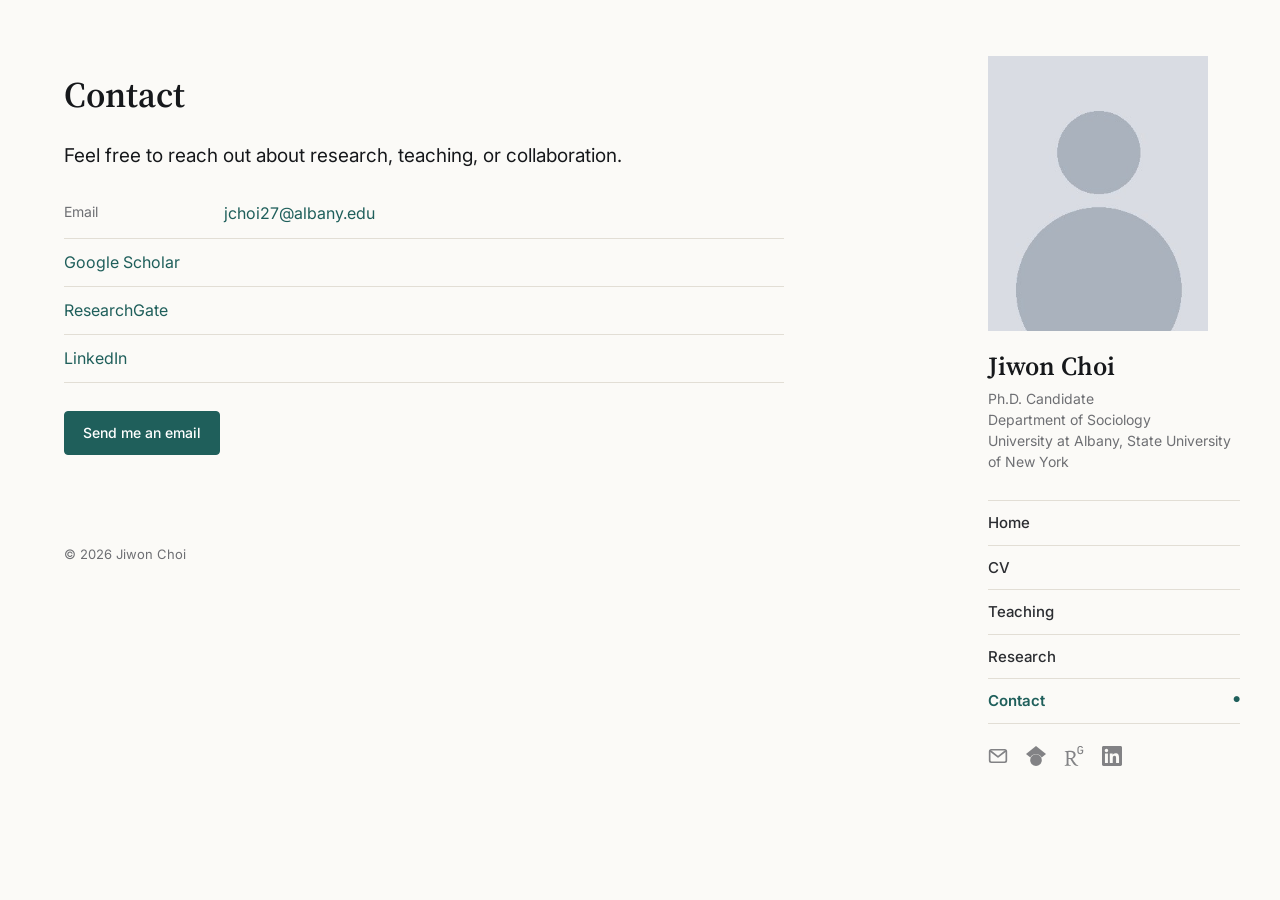
==== contact.html @ 6b1e37cb "Update contact.html" ====
<!DOCTYPE html>
<html lang="en">
<head>
  <meta charset="UTF-8">
  <meta name="viewport" content="width=device-width, initial-scale=1">
  <title>Contact | Jiwon Choi</title>
  <link rel="icon" href="images/favicon.svg" type="image/svg+xml">
  <link rel="stylesheet" href="style.css">
</head>
<body>
  <div class="layout">

    <!-- ===== 왼쪽 본문 ===== -->
    <main>
      <div class="content">
        <h1>Contact</h1>
        <p class="lead">Feel free to reach out about research, teaching, or collaboration.</p>

        <table>
          <tr><td>Email</td><td><a href="mailto:jchoi27@albany.edu">jchoi27@albany.edu</a></td></tr>
          <tr><td colspan="2" style="font-size:16px"><a href="https://scholar.google.com/citations?user=bQFxTnsAAAAJ&amp;hl=en">Google Scholar</a></td></tr>
          <tr><td colspan="2" style="font-size:16px"><a href="https://www.researchgate.net/profile/Jiwon-Choi-56">ResearchGate</a></td></tr>
          <tr><td colspan="2" style="font-size:16px"><a href="https://www.linkedin.com/in/jiwon-choi-sociology">LinkedIn</a></td></tr>
        </table>

        <p style="margin-top:28px"><a class="button solid" href="mailto:jchoi27@albany.edu">Send me an email</a></p>

        <footer>© 2026 Jiwon Choi</footer>
      </div>
    </main>

    <!-- ===== 오른쪽 사이드바 ===== -->
    <aside class="sidebar">
      <img class="side-photo" src="images/profile.jpg" alt="Profile photo">
      <a class="side-name" href="index.html">Jiwon Choi</a>
      <p class="side-role">Ph.D. Candidate<br>Department of Sociology<br>University at Albany, State University of New York</p>

      <ul class="nav">
        <li><a href="index.html">Home</a></li>
        <li><a href="cv.html">CV</a></li>
        <li><a href="teaching.html">Teaching</a></li>
        <li><a href="research.html">Research</a></li>
        <li><a href="contact.html" class="active">Contact</a></li>
      </ul>

      <div class="icons">
        <a href="mailto:jchoi27@albany.edu" title="Email"><img src="images/icons/email.svg" alt="Email"></a>
        <a href="https://scholar.google.com/citations?user=bQFxTnsAAAAJ&amp;hl=en" title="Google Scholar"><img src="images/icons/scholar.svg" alt="Google Scholar"></a>
        <a href="https://www.researchgate.net/profile/Jiwon-Choi-56" title="ResearchGate"><img src="images/icons/researchgate.svg" alt="ResearchGate"></a>
        <a href="https://www.linkedin.com/in/jiwon-choi-sociology" title="LinkedIn"><img src="images/icons/linkedin.svg" alt="LinkedIn"></a>
      </div>
    </aside>

  </div>
</body>
</html>
---- style.css ----
/* 글꼴 (Google Fonts): 제목은 세리프, 본문은 산세리프 */
@import url("https://fonts.googleapis.com/css2?family=Source+Serif+4:opsz,wght@8..60,500;8..60,600&family=Inter:wght@400;500;600&display=swap");

/* ===== 색상 설정 (여기 숫자만 바꿔도 분위기가 바뀝니다) ===== */
:root {
  --bg: #fbfaf7;          /* 본문 배경 */
  --text: #2b2d31;        /* 기본 글자 */
  --heading: #16181b;     /* 제목 글자 */
  --muted: #6e6f73;       /* 회색 글자 */
  --accent: #1f5f5b;      /* 강조색 (링크, 현재 메뉴 표시) */
  --line: #e2ded5;        /* 구분선 */
  --side-width: 300px;    /* 사이드바 너비 */
}

* { box-sizing: border-box; }

html, body { margin: 0; }
body {
  background: var(--bg);
  color: var(--text);
  font: 16px/1.7 "Inter", "Apple SD Gothic Neo", "Malgun Gothic", sans-serif;
}

a { color: var(--accent); text-decoration: none; }
a:hover { text-decoration: underline; }

h1, h2, h3 {
  font-family: "Source Serif 4", Georgia, serif;
  color: var(--heading);
  font-weight: 600;
  line-height: 1.25;
}
h1 { font-size: 36px; margin: 0 0 24px; }
h2 { font-size: 22px; margin: 44px 0 14px; padding-bottom: 6px; border-bottom: 1px solid var(--line); }
h3 { font-size: 18px; margin: 24px 0 6px; }

/* ===== 전체 배치: 왼쪽 본문 + 오른쪽 사이드바 ===== */
.layout {
  display: flex;
  min-height: 100vh;
}
main {
  flex: 1;
  min-width: 0;
  padding: 72px 64px 80px;
}
.content { max-width: 720px; }

/* ===== 오른쪽 사이드바 ===== */
.sidebar {
  width: var(--side-width);
  flex-shrink: 0;
  padding: 56px 40px 32px 8px;
  position: sticky;      /* 스크롤해도 사이드바는 그 자리에 */
  top: 0;
  height: 100vh;
  overflow-y: auto;
}
/* 네모난 프로필 사진: 세로:가로 비율은 aspect-ratio 로 조절 (1 / 1 이면 정사각형) */
.side-photo {
  display: block;
  width: 100%;
  max-width: 220px;
  aspect-ratio: 4 / 5;
  object-fit: cover;
  background: #e6e3dc;
}
.side-name {
  display: block;
  margin-top: 20px;
  font-family: "Source Serif 4", Georgia, serif;
  font-size: 26px;
  font-weight: 600;
  line-height: 1.2;
  color: var(--heading);
}
.side-name:hover { text-decoration: none; }
.side-role { margin: 6px 0 0; font-size: 14px; color: var(--muted); line-height: 1.5; }

/* 메뉴 목록 */
.nav {
  list-style: none;
  margin: 28px 0 0;
  padding: 0;
  border-top: 1px solid var(--line);
}
.nav a {
  display: block;
  padding: 9px 0;
  border-bottom: 1px solid var(--line);
  color: var(--text);
  font-size: 15px;
  font-weight: 500;
}
.nav a:hover { color: var(--accent); text-decoration: none; }
.nav a::after { content: "→"; float: right; opacity: 0; transition: opacity .15s; }
.nav a:hover::after { opacity: .5; }
.nav a.active { color: var(--accent); font-weight: 600; }
.nav a.active::after { content: "●"; font-size: 8px; line-height: 2.8; opacity: 1; }

/* 로고 링크 (Email, Google Scholar 등): 가로 한 줄 */
.icons {
  display: flex;
  gap: 18px;
  margin-top: 22px;
}
.icons a { display: block; line-height: 0; opacity: .75; transition: opacity .15s; }
.icons a:hover { opacity: 1; }
.icons img { width: 20px; height: 20px; }

/* ===== 본문 요소 ===== */
.lead { font-size: 19px; line-height: 1.6; color: var(--heading); }
.muted { color: var(--muted); }

.button {
  display: inline-block;
  padding: 9px 18px;
  margin: 0 8px 8px 0;
  border: 1px solid var(--accent);
  border-radius: 4px;
  color: var(--accent);
  font-size: 14px;
  font-weight: 500;
}
.button:hover { background: var(--accent); color: #fff; text-decoration: none; }
.button.solid { background: var(--accent); color: #fff; }
.button.solid:hover { opacity: .9; }

/* 날짜가 오른쪽에 붙는 목록 (CV, Teaching 등) */
.entry { display: flex; justify-content: space-between; gap: 16px; margin: 10px 0; }
.entry .when { color: var(--muted); white-space: nowrap; font-size: 14px; }
.item { margin-bottom: 22px; }
.item p { margin: 4px 0; }

/* CV PDF 미리보기 창 */
.pdf-frame {
  width: 100%;
  height: 82vh;
  margin-top: 16px;
  border: 1px solid var(--line);
  border-radius: 4px;
  background: #fff;
}

table { width: 100%; border-collapse: collapse; }
td { padding: 10px 0; border-bottom: 1px solid var(--line); vertical-align: top; }
td:first-child { width: 160px; color: var(--muted); font-size: 14px; }

footer { margin-top: 80px; color: var(--muted); font-size: 13px; }

/* ===== 태블릿/휴대폰: 사이드바가 위로 올라옵니다 ===== */
@media (max-width: 860px) {
  .layout { flex-direction: column-reverse; }   /* 사이드바를 본문 위로 */
  .sidebar {
    width: 100%;
    height: auto;
    position: static;
    padding: 32px 16px 24px;
    text-align: center;
    border-bottom: 1px solid var(--line);
  }
  .side-photo { width: 150px; margin: 0 auto; }
  .nav { display: flex; flex-wrap: wrap; justify-content: center; gap: 4px 18px; border: none; margin-top: 18px; }
  .nav a { border: none; padding: 4px 0; }
  .nav a::after, .nav a.active::after { content: none; }
  .nav a.active { border-bottom: 2px solid var(--accent); }
  .icons { justify-content: center; margin-top: 16px; }
  main { padding: 40px 16px 60px; }
  h1 { font-size: 30px; }
  .pdf-frame { height: 70vh; }
}
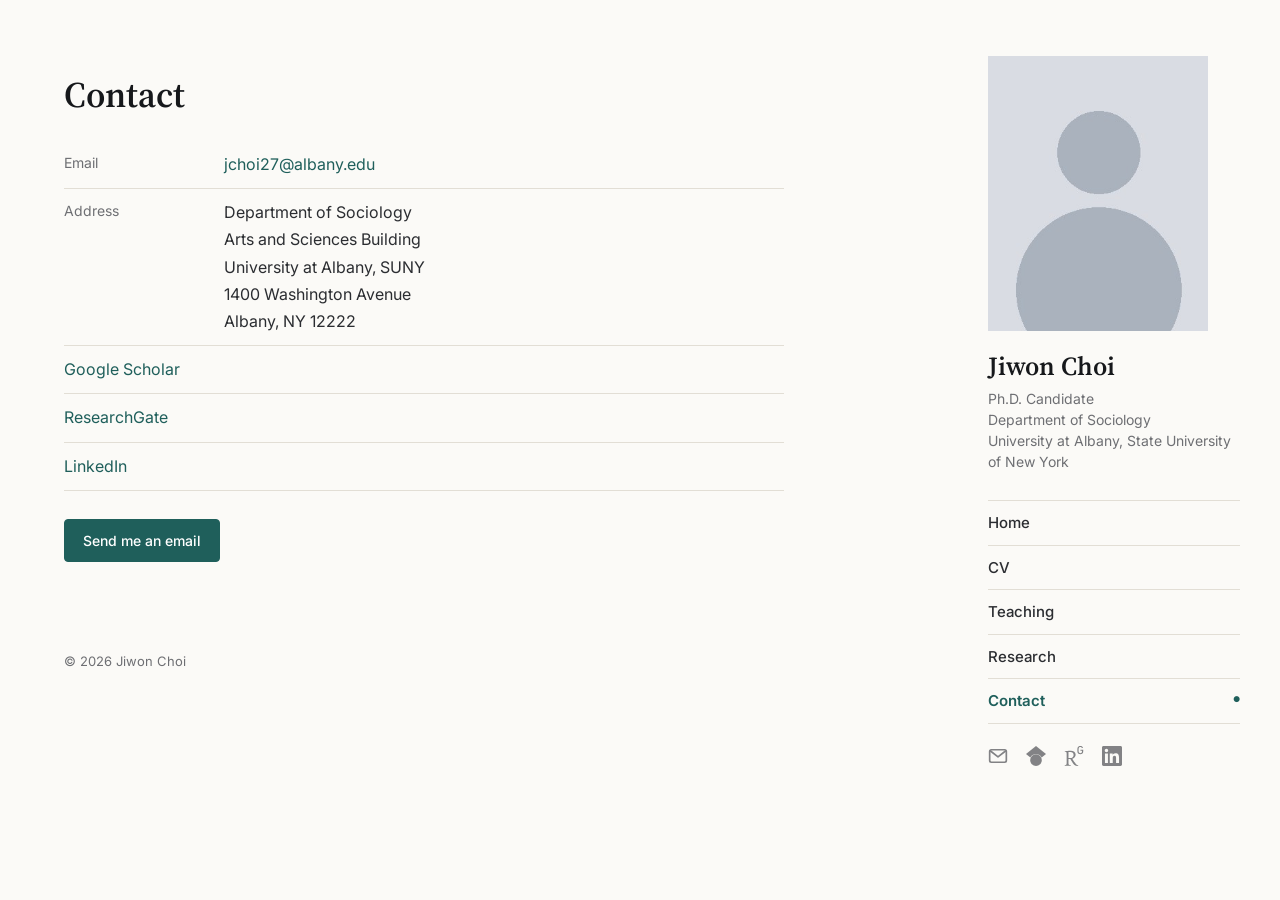
==== commit b4811eff: "Update contact.html" ====
--- a/contact.html
+++ b/contact.html
@@ -14,10 +14,10 @@
     <main>
       <div class="content">
         <h1>Contact</h1>
-        <p class="lead">Feel free to reach out about research, teaching, or collaboration.</p>
 
         <table>
           <tr><td>Email</td><td><a href="mailto:jchoi27@albany.edu">jchoi27@albany.edu</a></td></tr>
+          <tr><td>Address</td><td>Department of Sociology<br>Arts and Sciences Building<br>University at Albany, SUNY<br>1400 Washington Avenue<br>Albany, NY 12222</td></tr>
           <tr><td colspan="2" style="font-size:16px"><a href="https://scholar.google.com/citations?user=bQFxTnsAAAAJ&amp;hl=en">Google Scholar</a></td></tr>
           <tr><td colspan="2" style="font-size:16px"><a href="https://www.researchgate.net/profile/Jiwon-Choi-56">ResearchGate</a></td></tr>
           <tr><td colspan="2" style="font-size:16px"><a href="https://www.linkedin.com/in/jiwon-choi-sociology">LinkedIn</a></td></tr>
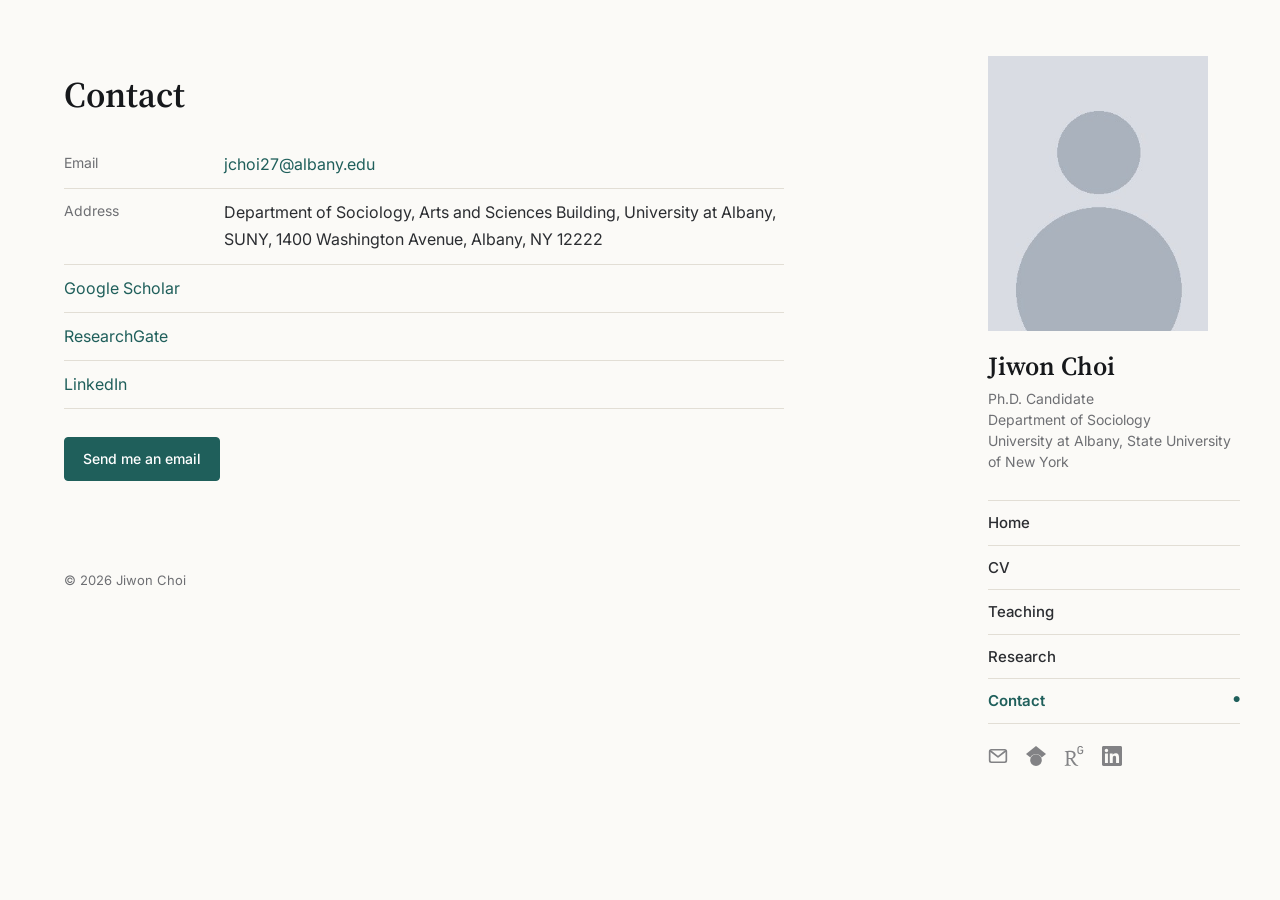
==== commit f6038217: "Update contact.html" ====
--- a/contact.html
+++ b/contact.html
@@ -17,7 +17,7 @@
 
         <table>
           <tr><td>Email</td><td><a href="mailto:jchoi27@albany.edu">jchoi27@albany.edu</a></td></tr>
-          <tr><td>Address</td><td>Department of Sociology<br>Arts and Sciences Building<br>University at Albany, SUNY<br>1400 Washington Avenue<br>Albany, NY 12222</td></tr>
+          <tr><td>Address</td><td>Department of Sociology, Arts and Sciences Building, University at Albany, SUNY, 1400 Washington Avenue, Albany, NY 12222</td></tr>
           <tr><td colspan="2" style="font-size:16px"><a href="https://scholar.google.com/citations?user=bQFxTnsAAAAJ&amp;hl=en">Google Scholar</a></td></tr>
           <tr><td colspan="2" style="font-size:16px"><a href="https://www.researchgate.net/profile/Jiwon-Choi-56">ResearchGate</a></td></tr>
           <tr><td colspan="2" style="font-size:16px"><a href="https://www.linkedin.com/in/jiwon-choi-sociology">LinkedIn</a></td></tr>
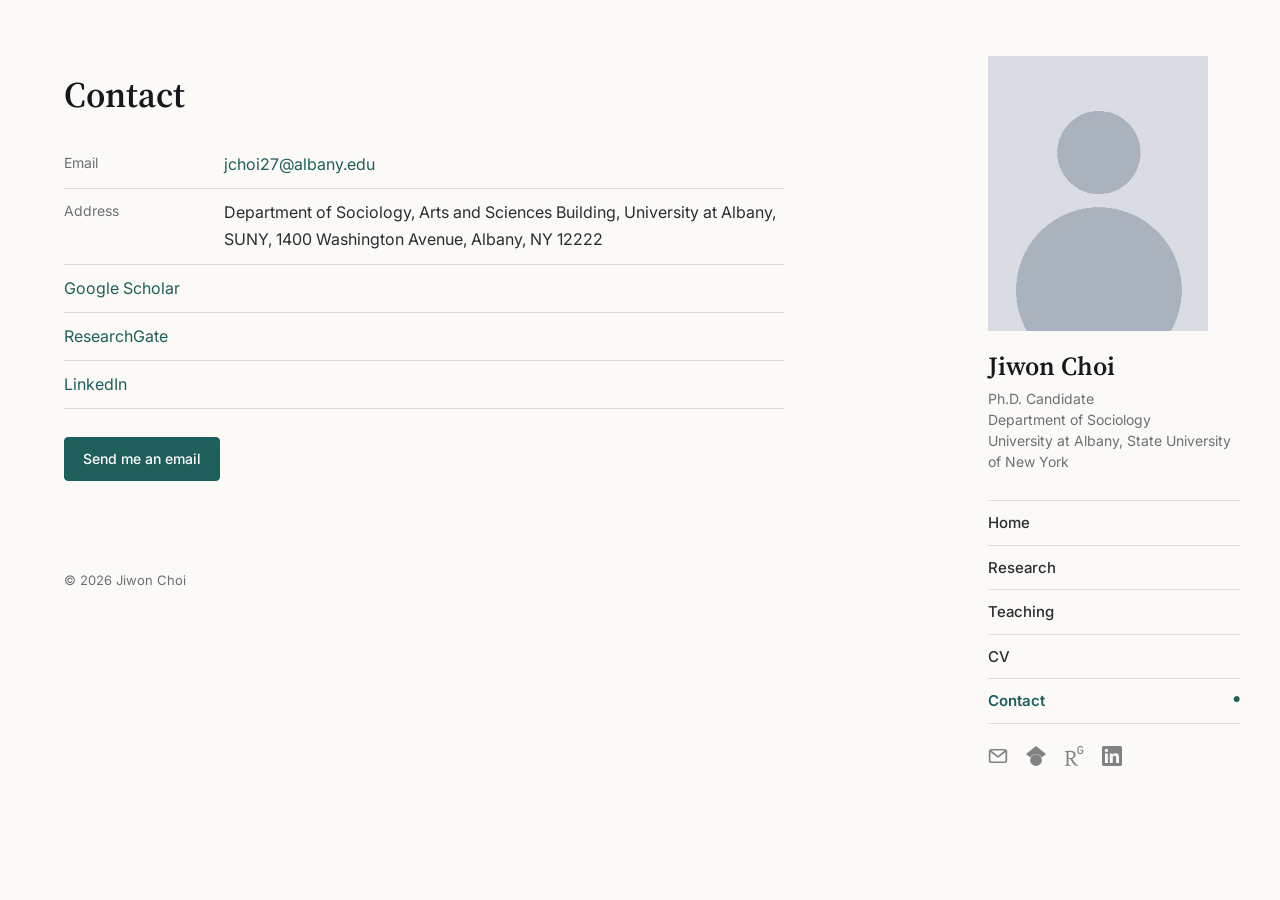
==== commit 923d8a1a: "Update contact.html" ====
--- a/contact.html
+++ b/contact.html
@@ -35,11 +35,11 @@
       <a class="side-name" href="index.html">Jiwon Choi</a>
       <p class="side-role">Ph.D. Candidate<br>Department of Sociology<br>University at Albany, State University of New York</p>
 
-      <ul class="nav">
+    <ul class="nav">
         <li><a href="index.html">Home</a></li>
+        <li><a href="research.html">Research</a></li>
+        <li><a href="teaching.html">Teaching</a></li>
         <li><a href="cv.html">CV</a></li>
-        <li><a href="teaching.html">Teaching</a></li>
-        <li><a href="research.html">Research</a></li>
         <li><a href="contact.html" class="active">Contact</a></li>
       </ul>
 
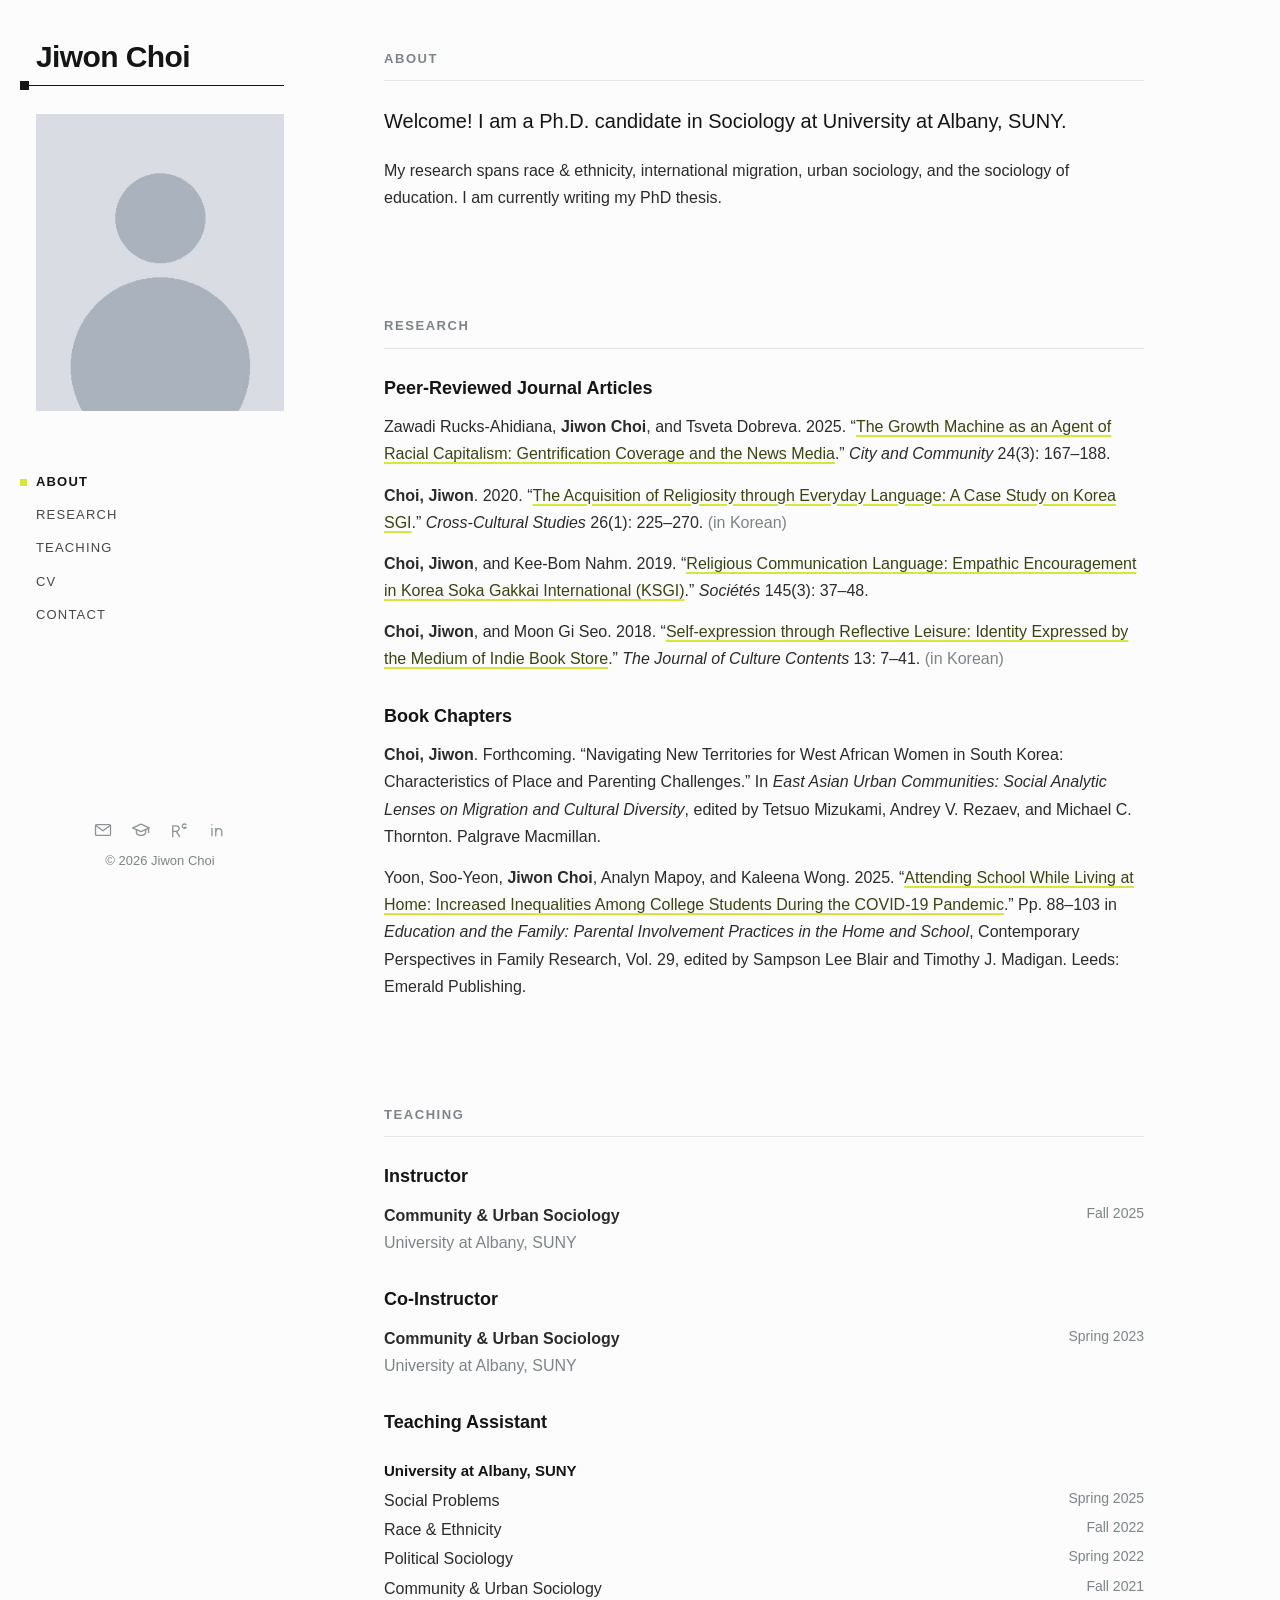
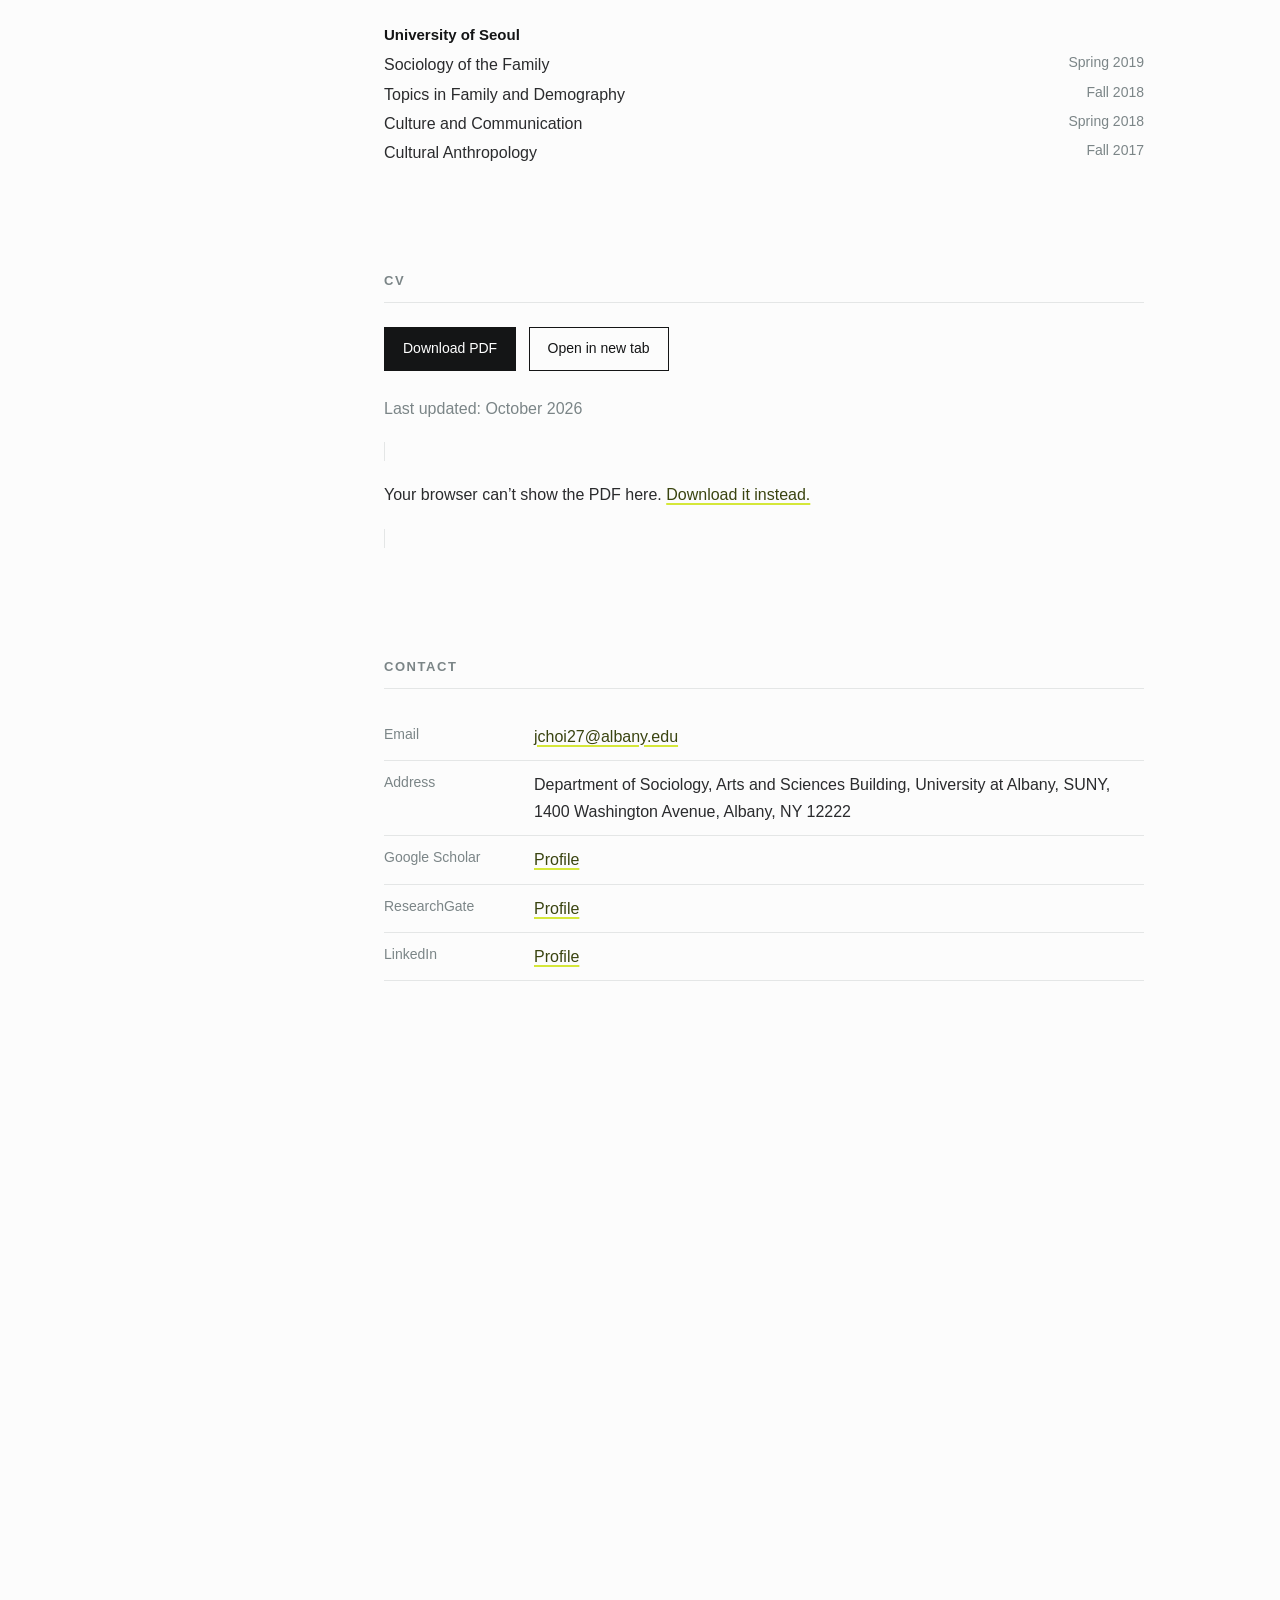
==== commit f254df82: "Add files via upload" ====
--- a/contact.html
+++ b/contact.html
@@ -2,55 +2,12 @@
 <html lang="en">
 <head>
   <meta charset="UTF-8">
-  <meta name="viewport" content="width=device-width, initial-scale=1">
-  <title>Contact | Jiwon Choi</title>
-  <link rel="icon" href="images/favicon.svg" type="image/svg+xml">
-  <link rel="stylesheet" href="style.css">
+  <title>Jiwon Choi</title>
+  <!-- 이 페이지는 한 페이지짜리 홈페이지의 contact 구역으로 자동 이동합니다 -->
+  <meta http-equiv="refresh" content="0; url=index.html#contact">
+  <link rel="canonical" href="index.html#contact">
 </head>
 <body>
-  <div class="layout">
-
-    <!-- ===== 왼쪽 본문 ===== -->
-    <main>
-      <div class="content">
-        <h1>Contact</h1>
-
-        <table>
-          <tr><td>Email</td><td><a href="mailto:jchoi27@albany.edu">jchoi27@albany.edu</a></td></tr>
-          <tr><td>Address</td><td>Department of Sociology, Arts and Sciences Building, University at Albany, SUNY, 1400 Washington Avenue, Albany, NY 12222</td></tr>
-          <tr><td colspan="2" style="font-size:16px"><a href="https://scholar.google.com/citations?user=bQFxTnsAAAAJ&amp;hl=en">Google Scholar</a></td></tr>
-          <tr><td colspan="2" style="font-size:16px"><a href="https://www.researchgate.net/profile/Jiwon-Choi-56">ResearchGate</a></td></tr>
-          <tr><td colspan="2" style="font-size:16px"><a href="https://www.linkedin.com/in/jiwon-choi-sociology">LinkedIn</a></td></tr>
-        </table>
-
-        <p style="margin-top:28px"><a class="button solid" href="mailto:jchoi27@albany.edu">Send me an email</a></p>
-
-        <footer>© 2026 Jiwon Choi</footer>
-      </div>
-    </main>
-
-    <!-- ===== 오른쪽 사이드바 ===== -->
-    <aside class="sidebar">
-      <img class="side-photo" src="images/profile.jpg" alt="Profile photo">
-      <a class="side-name" href="index.html">Jiwon Choi</a>
-      <p class="side-role">Ph.D. Candidate<br>Department of Sociology<br>University at Albany, State University of New York</p>
-
-    <ul class="nav">
-        <li><a href="index.html">Home</a></li>
-        <li><a href="research.html">Research</a></li>
-        <li><a href="teaching.html">Teaching</a></li>
-        <li><a href="cv.html">CV</a></li>
-        <li><a href="contact.html" class="active">Contact</a></li>
-      </ul>
-
-      <div class="icons">
-        <a href="mailto:jchoi27@albany.edu" title="Email"><img src="images/icons/email.svg" alt="Email"></a>
-        <a href="https://scholar.google.com/citations?user=bQFxTnsAAAAJ&amp;hl=en" title="Google Scholar"><img src="images/icons/scholar.svg" alt="Google Scholar"></a>
-        <a href="https://www.researchgate.net/profile/Jiwon-Choi-56" title="ResearchGate"><img src="images/icons/researchgate.svg" alt="ResearchGate"></a>
-        <a href="https://www.linkedin.com/in/jiwon-choi-sociology" title="LinkedIn"><img src="images/icons/linkedin.svg" alt="LinkedIn"></a>
-      </div>
-    </aside>
-
-  </div>
+  <p><a href="index.html#contact">Continue to Contact</a></p>
 </body>
 </html>
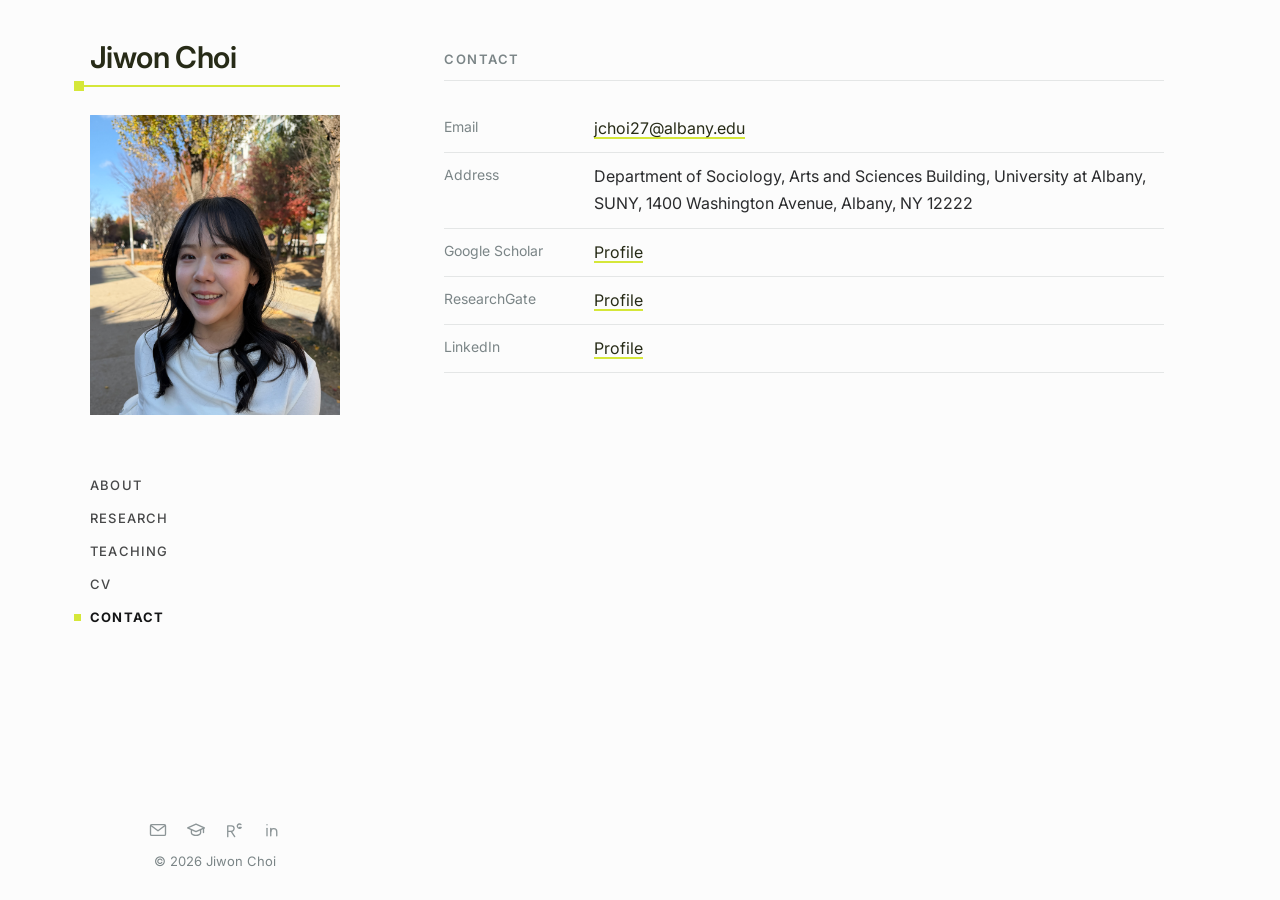
==== commit 8b55ca6b: "Add files via upload" ====
--- a/contact.html
+++ b/contact.html
@@ -2,12 +2,72 @@
 <html lang="en">
 <head>
   <meta charset="UTF-8">
-  <title>Jiwon Choi</title>
-  <!-- 이 페이지는 한 페이지짜리 홈페이지의 contact 구역으로 자동 이동합니다 -->
-  <meta http-equiv="refresh" content="0; url=index.html#contact">
-  <link rel="canonical" href="index.html#contact">
+  <meta name="viewport" content="width=device-width, initial-scale=1">
+  <title>Contact | Jiwon Choi</title>
+  <link rel="icon" href="images/favicon.svg?v=2" type="image/svg+xml">
+  <link rel="stylesheet" href="style.css?v=5">
 </head>
 <body>
-  <p><a href="index.html#contact">Continue to Contact</a></p>
+  <div class="layout">
+
+    <!-- ===================== 왼쪽 사이드바 (고정) ===================== -->
+    <aside class="sidebar">
+      <a class="side-name" href="index.html">Jiwon Choi</a>
+      <div class="name-rule"></div>
+
+      <!-- 프로필 사진: images 폴더의 profile.jpg -->
+      <img class="side-photo" src="images/profile.jpg" alt="Jiwon Choi">
+
+      <!-- 메뉴: href="#구역이름" 이 오른쪽 본문의 section id 와 연결됩니다 -->
+      <!-- 메뉴: About·Research 는 첫 페이지 안의 구역, 나머지는 별도 페이지 -->
+      <ul class="nav">
+        <li><a href="index.html#about">About</a></li>
+        <li><a href="index.html#research">Research</a></li>
+        <li><a href="teaching.html">Teaching</a></li>
+        <li><a href="cv.html">CV</a></li>
+        <li><a href="contact.html" class="active">Contact</a></li>
+      </ul>
+
+      <div class="side-bottom">
+        <!-- 아이콘 링크: href="..." 안의 주소만 바꾸면 됩니다 -->
+        <div class="icons">
+          <a href="mailto:jchoi27@albany.edu" title="Email" aria-label="Email">
+            <svg viewBox="0 0 24 24" fill="none" stroke="currentColor" stroke-width="1.6" stroke-linecap="round" stroke-linejoin="round"><rect x="3" y="5.5" width="18" height="13" rx="1.5"/><path d="m3.5 6.5 8.5 6.5 8.5-6.5"/></svg>
+          </a>
+          <a href="https://scholar.google.com/citations?user=bQFxTnsAAAAJ&amp;hl=en" title="Google Scholar" aria-label="Google Scholar">
+            <svg viewBox="0 0 24 24" fill="none" stroke="currentColor" stroke-width="1.6" stroke-linecap="round" stroke-linejoin="round"><path d="M2 9.5 12 5l10 4.5-10 4.5z"/><path d="M6.5 11.5v4.2c0 1.3 2.5 2.8 5.5 2.8s5.5-1.5 5.5-2.8v-4.2"/><path d="M21 10v5"/></svg>
+          </a>
+          <a href="https://www.researchgate.net/profile/Jiwon-Choi-56" title="ResearchGate" aria-label="ResearchGate">
+            <svg viewBox="0 0 24 24" fill="none" stroke="currentColor" stroke-width="1.6" stroke-linecap="round" stroke-linejoin="round"><path d="M4.5 20V7h4.3a3.3 3.3 0 0 1 0 6.6H4.5"/><path d="m8.6 13.6 4.2 6.4"/><path d="M20.3 5.4A2.6 2.6 0 1 0 20.6 9h-1.9"/></svg>
+          </a>
+          <a href="https://www.linkedin.com/in/jiwon-choi-sociology" title="LinkedIn" aria-label="LinkedIn">
+            <svg viewBox="0 0 24 24" fill="none" stroke="currentColor" stroke-width="1.6" stroke-linecap="round" stroke-linejoin="round"><path d="M6 10v9"/><path d="M6 5.6v.2"/><path d="M10.5 19v-9"/><path d="M10.5 14a3.6 3.6 0 0 1 7.2 0v5"/></svg>
+          </a>
+        </div>
+        <p class="copyright">© 2026 Jiwon Choi</p>
+      </div>
+    </aside>
+
+    <!-- ===================== 오른쪽 본문 ===================== -->
+    <main>
+      <div class="content">
+
+        <!-- ===== CONTACT ===== -->
+        <section id="contact">
+          <h2>Contact</h2>
+          <table>
+            <tr><td>Email</td><td><a href="mailto:jchoi27@albany.edu">jchoi27@albany.edu</a></td></tr>
+            <tr><td>Address</td><td>Department of Sociology, Arts and Sciences Building, University at Albany, SUNY, 1400 Washington Avenue, Albany, NY 12222</td></tr>
+            <tr><td>Google Scholar</td><td><a href="https://scholar.google.com/citations?user=bQFxTnsAAAAJ&amp;hl=en">Profile</a></td></tr>
+            <tr><td>ResearchGate</td><td><a href="https://www.researchgate.net/profile/Jiwon-Choi-56">Profile</a></td></tr>
+            <tr><td>LinkedIn</td><td><a href="https://www.linkedin.com/in/jiwon-choi-sociology">Profile</a></td></tr>
+          </table>
+        </section>
+
+      </div>
+    </main>
+
+  </div>
+
 </body>
 </html>
--- a/style.css
+++ b/style.css
@@ -0,0 +1,197 @@
+/* 글꼴 (Google Fonts) */
+@import url("https://fonts.googleapis.com/css2?family=Inter:wght@400;500;600;700&display=swap");
+
+/* ===== 색상 설정 ===== */
+:root {
+  --bg: #fcfcfc;          /* 전체 배경 */
+  --text: #2a2b2d;        /* 기본 글자 */
+  --heading: #141516;     /* 이름·제목 */
+  --muted: #7b8587;       /* 회색 글자 (날짜, 저작권 등) */
+  --icon: #8c9597;        /* 아이콘 색 */
+  --line: #e4e6e6;        /* 구분선 */
+  --accent: #d5e739;      /* 포인트 색: PANTONE 388 U (로고와 같은 색) */
+  --link: #272b17;        /* 이름·링크 글자색: 올리브 블랙 */
+  --side-width: 396px;    /* 왼쪽 사이드바 너비 (사진 폭 = 너비 - 왼쪽 여백 - 오른쪽 여백) */
+  --side-pad-left: 90px;  /* 사이드바 왼쪽 여백 */
+  --side-pad-right: 56px; /* 사이드바 오른쪽 여백 */
+}
+
+* { box-sizing: border-box; }
+html { scroll-behavior: smooth; }   /* 메뉴를 누르면 부드럽게 스크롤 */
+body {
+  margin: 0;
+  background: var(--bg);
+  color: var(--text);
+  font: 16px/1.7 "Inter", "Helvetica Neue", Arial, "Apple SD Gothic Neo", "Malgun Gothic", sans-serif;
+}
+
+a { color: var(--link); text-decoration: underline; text-decoration-color: var(--accent);
+    text-decoration-thickness: 2px; text-underline-offset: 3px; }
+a:hover { text-decoration-color: var(--link); }
+
+/* ===== 전체 배치: 왼쪽 사이드바(고정) + 오른쪽 본문(스크롤) ===== */
+.layout {
+  display: flex;
+  min-height: 100vh;
+  max-width: 1280px;      /* 큰 화면에서 전체를 가운데로 모아 오른쪽 빈 공간을 줄임 */
+  margin: 0 auto;
+}
+
+/* ===== 왼쪽 사이드바 ===== */
+.sidebar {
+  width: var(--side-width);
+  flex-shrink: 0;
+  position: sticky;       /* 스크롤해도 사이드바는 제자리 */
+  top: 0;
+  height: 100vh;
+  overflow-y: auto;
+  padding: 40px var(--side-pad-right) 28px var(--side-pad-left);
+  display: flex;
+  flex-direction: column;
+}
+.sidebar > * { flex-shrink: 0; }   /* 창 높이가 낮아도 사이드바 요소(이름 밑 줄 등)가 눌려 사라지지 않게 */
+
+/* 이름 + 아래 가로선 + 왼쪽 끝 작은 네모 */
+.side-name {
+  display: block;
+  margin: 0 0 0 0;
+  padding-bottom: 10px;
+  font-size: 30px;
+  font-weight: 600;
+  letter-spacing: -0.02em;
+  line-height: 1.15;
+  color: var(--link);      /* 올리브 블랙 #272B17 */
+  text-decoration: none;
+}
+.name-rule {
+  position: relative;
+  height: 2px;
+  background: var(--accent);   /* PANTONE 388 U */
+  margin: 0 0 28px -16px;   /* 선이 이름보다 살짝 왼쪽에서 시작 */
+}
+.name-rule::before {
+  content: "";
+  position: absolute;
+  left: 0; top: -4px;
+  width: 10px; height: 10px;
+  background: var(--accent);   /* PANTONE 388 U */
+}
+
+/* 프로필 사진 (네모) : aspect-ratio 로 비율 조절 */
+.side-photo {
+  display: block;
+  width: 100%;
+  aspect-ratio: 5 / 6;
+  object-fit: cover;
+  background: #eceeee;
+}
+
+/* 메뉴 */
+.nav { list-style: none; margin: 56px 0 0; padding: 0; }
+.nav li { margin: 0 0 6px; }
+.nav a {
+  position: relative;
+  display: inline-block;
+  font-size: 13px;
+  font-weight: 500;
+  letter-spacing: 0.09em;
+  text-transform: uppercase;
+  color: var(--heading);
+  text-decoration: none;
+  opacity: .78;
+}
+.nav a:hover { opacity: 1; }
+/* 지금 보고 있는 구역: 글자 진하게 + 왼쪽에 포인트색 네모 */
+.nav a.active { opacity: 1; font-weight: 700; }
+.nav a.active::before {
+  content: "";
+  position: absolute;
+  left: -16px; top: 50%;
+  width: 7px; height: 7px;
+  margin-top: -3.5px;
+  background: var(--accent);
+}
+
+/* 아래쪽: 아이콘 + 저작권 */
+.side-bottom { margin-top: auto; padding-top: 40px; text-align: center; }
+.icons { display: flex; justify-content: center; gap: 18px; }
+.icons a { color: var(--icon); line-height: 0; text-decoration: none; }
+.icons a:hover { color: var(--heading); }
+.icons svg { width: 20px; height: 20px; }
+.copyright { margin: 10px 0 0; font-size: 13px; color: var(--muted); }
+
+/* ===== 오른쪽 본문 ===== */
+main { flex: 1; min-width: 0; padding: 40px 72px 120px 48px; }
+.content { max-width: 720px; }
+
+section { scroll-margin-top: 32px; padding-top: 8px; margin-bottom: 96px; }
+section:last-child { margin-bottom: 40px; }
+
+h2 {
+  margin: 0 0 24px;
+  padding-bottom: 10px;
+  border-bottom: 1px solid var(--line);
+  font-size: 13px;
+  font-weight: 600;
+  letter-spacing: 0.12em;
+  text-transform: uppercase;
+  color: var(--muted);
+}
+h3 { margin: 28px 0 10px; font-size: 18px; font-weight: 600; color: var(--heading); }
+h3:first-of-type { margin-top: 0; }
+h4 { margin: 20px 0 6px; font-size: 15px; font-weight: 600; color: var(--heading); }
+
+.lead { font-size: 20px; line-height: 1.6; color: var(--heading); margin-top: 0; }
+.muted { color: var(--muted); }
+
+/* 버튼 */
+.button {
+  display: inline-block;
+  padding: 9px 18px;
+  margin: 0 8px 8px 0;
+  border: 1px solid var(--heading);
+  color: var(--heading);
+  font-size: 14px;
+  font-weight: 500;
+  text-decoration: none;
+}
+.button:hover { background: var(--heading); color: #fff; }
+.button.solid { background: var(--heading); color: #fff; }
+.button.solid:hover { background: #333; }
+
+/* 논문 목록 */
+.pubs { list-style: none; padding: 0; margin: 0 0 8px; }
+.pubs li { margin-bottom: 14px; }
+
+/* 과목·날짜 한 줄 (날짜는 오른쪽 끝) */
+.entry { display: flex; justify-content: space-between; gap: 16px; margin: 10px 0; }
+.entry .when { color: var(--muted); white-space: nowrap; font-size: 14px; }
+.item { margin-bottom: 18px; }
+.item .entry { margin-bottom: 0; }
+.item p { margin: 0; }
+.tight .entry { margin: 2px 0; }    /* Teaching Assistant 목록 줄간격 */
+.tight h4 { margin-bottom: 4px; }
+
+/* CV PDF 미리보기 */
+.pdf-frame { width: 100%; height: 80vh; margin-top: 12px; border: 1px solid var(--line); background: #fff; }
+
+/* Contact 표 */
+table { width: 100%; border-collapse: collapse; }
+td { padding: 10px 0; border-bottom: 1px solid var(--line); vertical-align: top; }
+td:first-child { width: 150px; color: var(--muted); font-size: 14px; }
+
+/* ===== 태블릿·휴대폰: 사이드바가 위로, 메뉴는 가로 한 줄 ===== */
+@media (max-width: 960px) {
+  .layout { flex-direction: column; }
+  .sidebar { width: 100%; height: auto; position: static; padding: 28px 20px 8px; }
+  .side-photo { width: 200px; margin: 0 auto; }
+  .nav { margin-top: 24px; display: flex; flex-wrap: wrap; justify-content: center; gap: 4px 14px; }
+  .nav a { font-size: 12px; letter-spacing: 0.06em; }
+  .nav li { margin: 0; }
+  .nav a.active::before { display: none; }
+  .nav a.active { text-decoration: underline; text-decoration-color: var(--accent); text-decoration-thickness: 3px; text-underline-offset: 5px; }
+  .side-bottom { padding-top: 18px; }
+  main { padding: 32px 20px 80px; }
+  section { margin-bottom: 64px; }
+  .pdf-frame { height: 70vh; }
+}
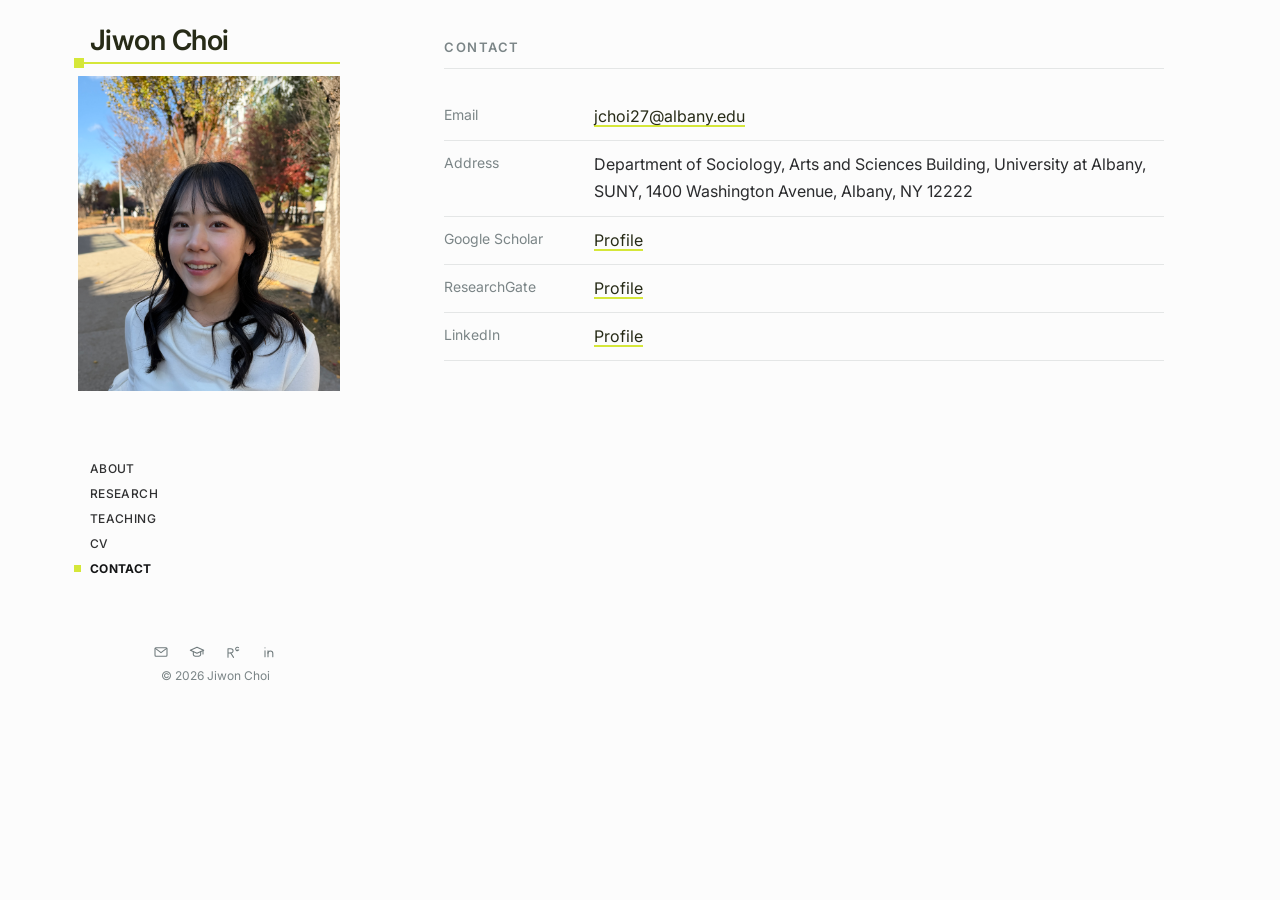
==== commit 5e7fc75b: "Add files via upload" ====
--- a/contact.html
+++ b/contact.html
@@ -5,7 +5,7 @@
   <meta name="viewport" content="width=device-width, initial-scale=1">
   <title>Contact | Jiwon Choi</title>
   <link rel="icon" href="images/favicon.svg?v=2" type="image/svg+xml">
-  <link rel="stylesheet" href="style.css?v=5">
+  <link rel="stylesheet" href="style.css?v=7">
 </head>
 <body>
   <div class="layout">
@@ -24,7 +24,7 @@
         <li><a href="index.html#about">About</a></li>
         <li><a href="index.html#research">Research</a></li>
         <li><a href="teaching.html">Teaching</a></li>
-        <li><a href="cv.html">CV</a></li>
+        <li><a href="files/cv.pdf" target="_blank">CV</a></li>   <!-- CV PDF를 새 탭에서 바로 열기 -->
         <li><a href="contact.html" class="active">Contact</a></li>
       </ul>
 
--- a/style.css
+++ b/style.css
@@ -7,7 +7,7 @@
   --text: #2a2b2d;        /* 기본 글자 */
   --heading: #141516;     /* 이름·제목 */
   --muted: #7b8587;       /* 회색 글자 (날짜, 저작권 등) */
-  --icon: #8c9597;        /* 아이콘 색 */
+  --icon: #6f7a7c;        /* 아이콘 색 */
   --line: #e4e6e6;        /* 구분선 */
   --accent: #d5e739;      /* 포인트 색: PANTONE 388 U (로고와 같은 색) */
   --link: #272b17;        /* 이름·링크 글자색: 올리브 블랙 */
@@ -45,7 +45,7 @@
   top: 0;
   height: 100vh;
   overflow-y: auto;
-  padding: 40px var(--side-pad-right) 28px var(--side-pad-left);
+  padding: 24px var(--side-pad-right) 20px var(--side-pad-left);   /* 위 24px, 아래 20px */
   display: flex;
   flex-direction: column;
 }
@@ -55,8 +55,8 @@
 .side-name {
   display: block;
   margin: 0 0 0 0;
-  padding-bottom: 10px;
-  font-size: 30px;
+  padding-bottom: 6px;
+  font-size: 28px;
   font-weight: 600;
   letter-spacing: -0.02em;
   line-height: 1.15;
@@ -67,7 +67,7 @@
   position: relative;
   height: 2px;
   background: var(--accent);   /* PANTONE 388 U */
-  margin: 0 0 28px -16px;   /* 선이 이름보다 살짝 왼쪽에서 시작 */
+  margin: 0 0 12px -16px;   /* 선이 이름보다 살짝 왼쪽에서 시작 */
 }
 .name-rule::before {
   content: "";
@@ -80,25 +80,27 @@
 /* 프로필 사진 (네모) : aspect-ratio 로 비율 조절 */
 .side-photo {
   display: block;
-  width: 100%;
-  aspect-ratio: 5 / 6;
+  width: calc(100% + 12px);   /* 사진은 이름보다 12px 왼쪽에서 시작 */
+  margin-left: -12px;
+  /* 사진 높이: 최대 315px, 창이 낮으면 사이드바가 한 화면에 들어오도록 자동으로 줄어듦 */
+  height: clamp(120px, calc(100vh - 400px), 315px);
   object-fit: cover;
   background: #eceeee;
 }
 
 /* 메뉴 */
-.nav { list-style: none; margin: 56px 0 0; padding: 0; }
-.nav li { margin: 0 0 6px; }
+.nav { list-style: none; margin: 64px 0 0; padding: 0; }   /* 사진과 메뉴 사이 간격 */
+.nav li { margin: 0; height: 25px; line-height: 25px; }   /* 메뉴 줄 간격 */
 .nav a {
   position: relative;
   display: inline-block;
-  font-size: 13px;
+  font-size: 12px;
   font-weight: 500;
-  letter-spacing: 0.09em;
+  letter-spacing: 0.03em;
   text-transform: uppercase;
   color: var(--heading);
   text-decoration: none;
-  opacity: .78;
+  opacity: .88;
 }
 .nav a:hover { opacity: 1; }
 /* 지금 보고 있는 구역: 글자 진하게 + 왼쪽에 포인트색 네모 */
@@ -113,15 +115,15 @@
 }
 
 /* 아래쪽: 아이콘 + 저작권 */
-.side-bottom { margin-top: auto; padding-top: 40px; text-align: center; }
-.icons { display: flex; justify-content: center; gap: 18px; }
+.side-bottom { margin-top: 64px; text-align: center; }   /* 메뉴와 아이콘 사이 간격 */
+.icons { display: flex; justify-content: center; gap: 20px; }
 .icons a { color: var(--icon); line-height: 0; text-decoration: none; }
 .icons a:hover { color: var(--heading); }
-.icons svg { width: 20px; height: 20px; }
-.copyright { margin: 10px 0 0; font-size: 13px; color: var(--muted); }
+.icons svg { width: 16px; height: 16px; }
+.copyright { margin: 8px 0 0; font-size: 12px; line-height: 1.3; color: var(--muted); }   /* 아이콘과 저작권 사이 간격 */
 
 /* ===== 오른쪽 본문 ===== */
-main { flex: 1; min-width: 0; padding: 40px 72px 120px 48px; }
+main { flex: 1; min-width: 0; padding: 28px 72px 120px 48px; }
 .content { max-width: 720px; }
 
 section { scroll-margin-top: 32px; padding-top: 8px; margin-bottom: 96px; }
@@ -184,13 +186,13 @@
 @media (max-width: 960px) {
   .layout { flex-direction: column; }
   .sidebar { width: 100%; height: auto; position: static; padding: 28px 20px 8px; }
-  .side-photo { width: 200px; margin: 0 auto; }
+  .side-photo { width: 200px; height: 240px; margin: 0 auto; }
   .nav { margin-top: 24px; display: flex; flex-wrap: wrap; justify-content: center; gap: 4px 14px; }
   .nav a { font-size: 12px; letter-spacing: 0.06em; }
   .nav li { margin: 0; }
   .nav a.active::before { display: none; }
   .nav a.active { text-decoration: underline; text-decoration-color: var(--accent); text-decoration-thickness: 3px; text-underline-offset: 5px; }
-  .side-bottom { padding-top: 18px; }
+  .side-bottom { margin-top: 20px; }
   main { padding: 32px 20px 80px; }
   section { margin-bottom: 64px; }
   .pdf-frame { height: 70vh; }
